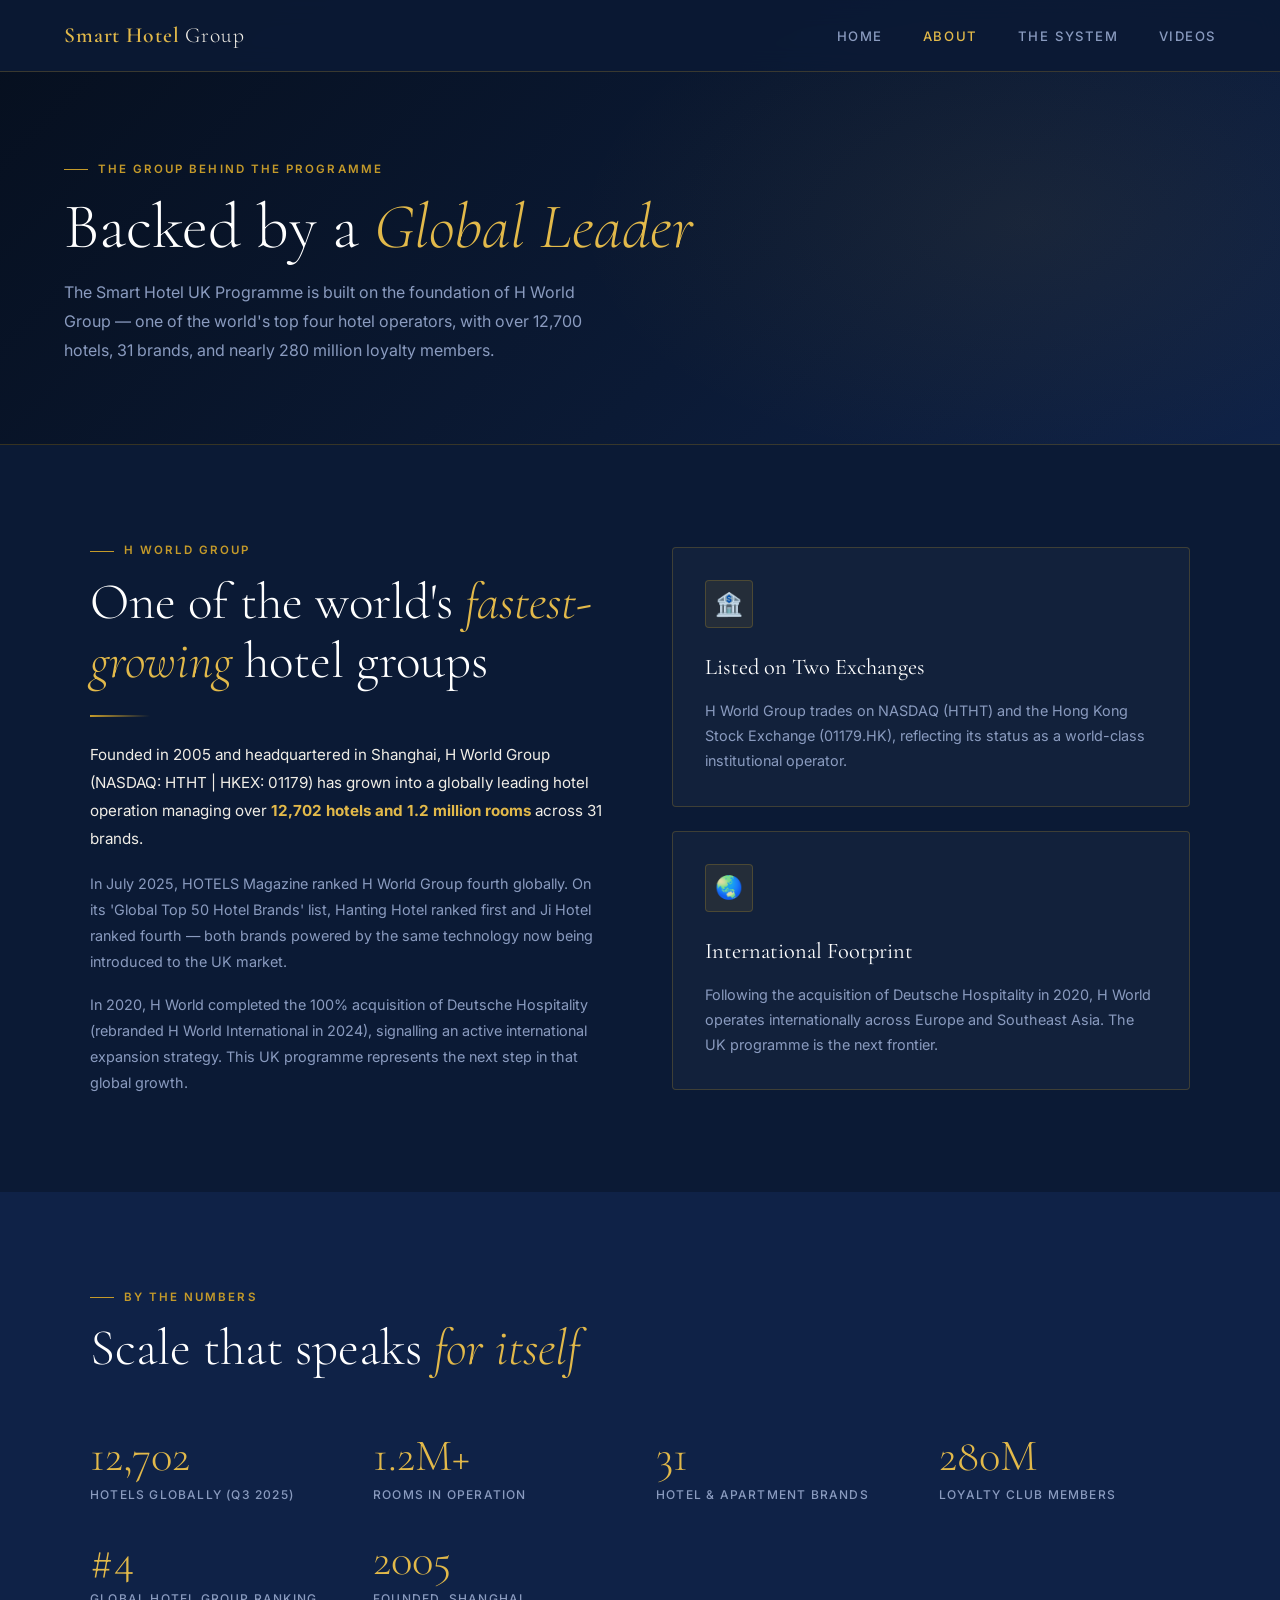
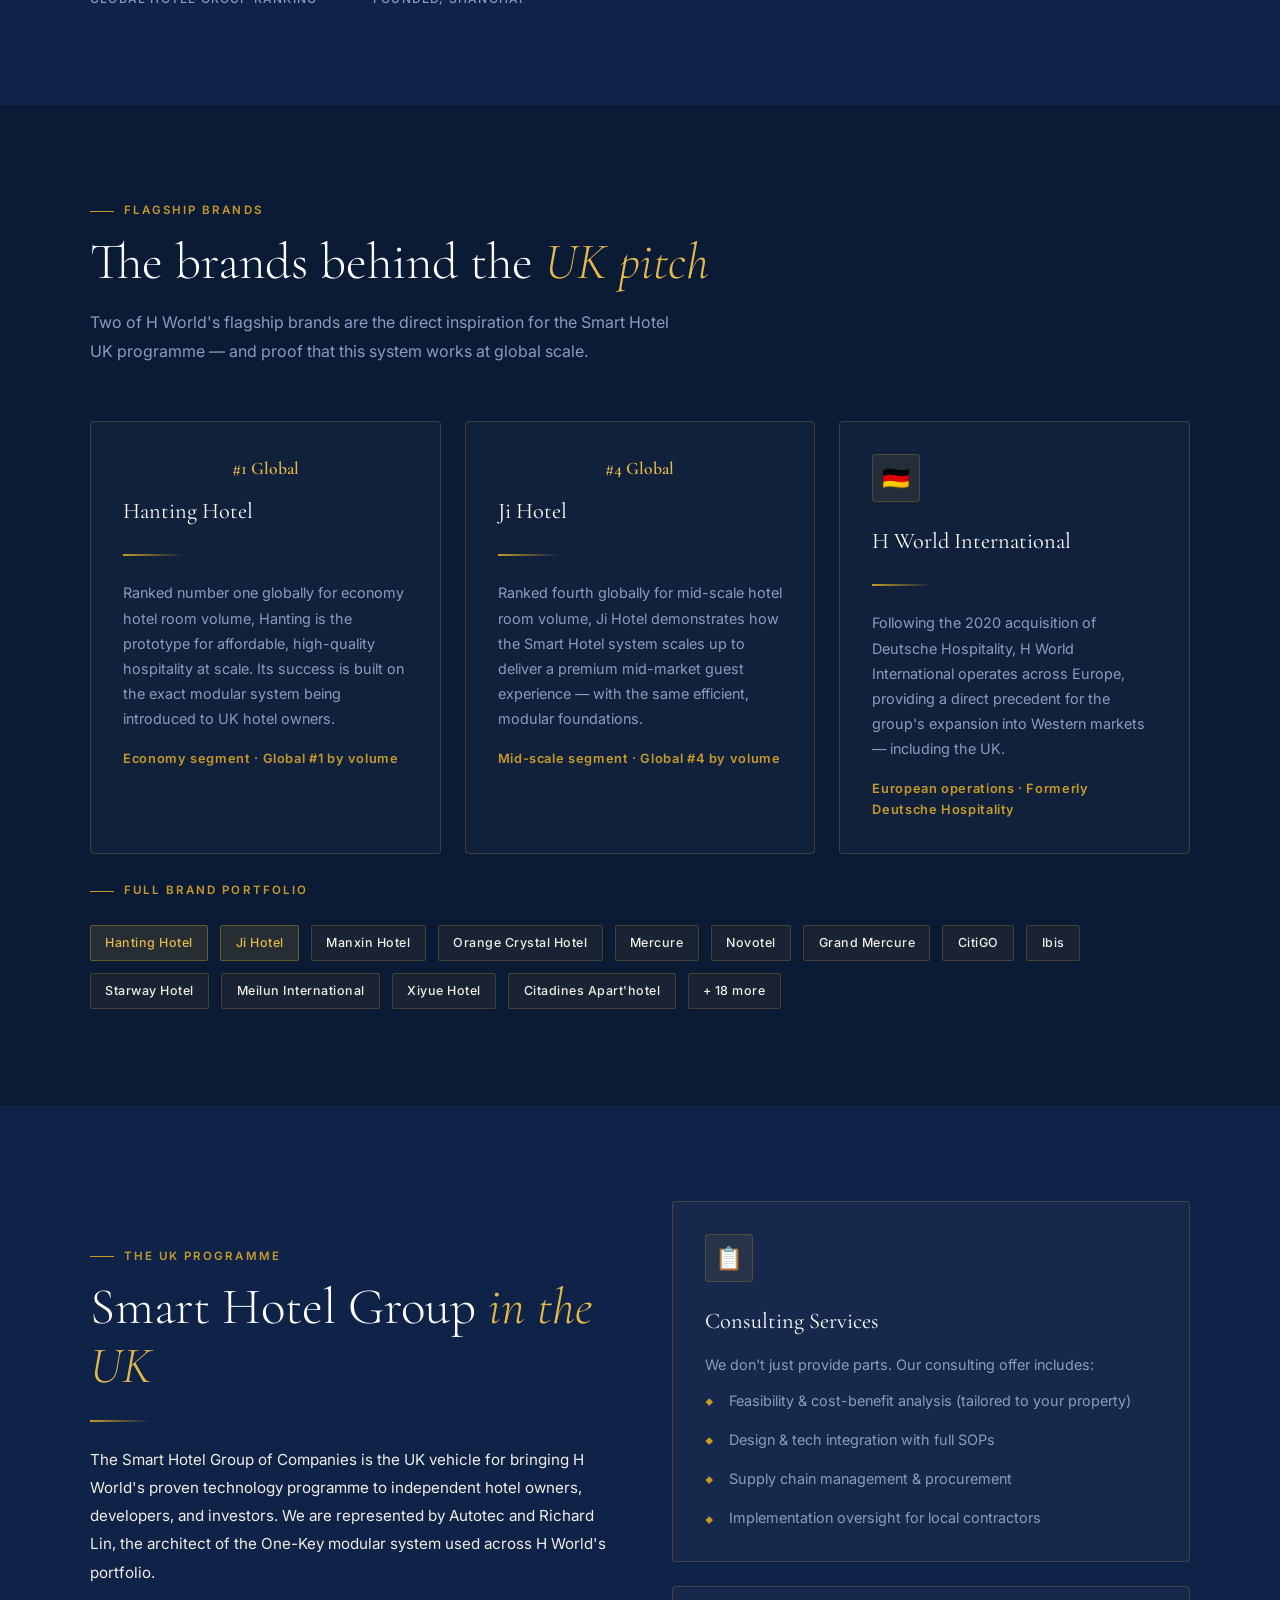
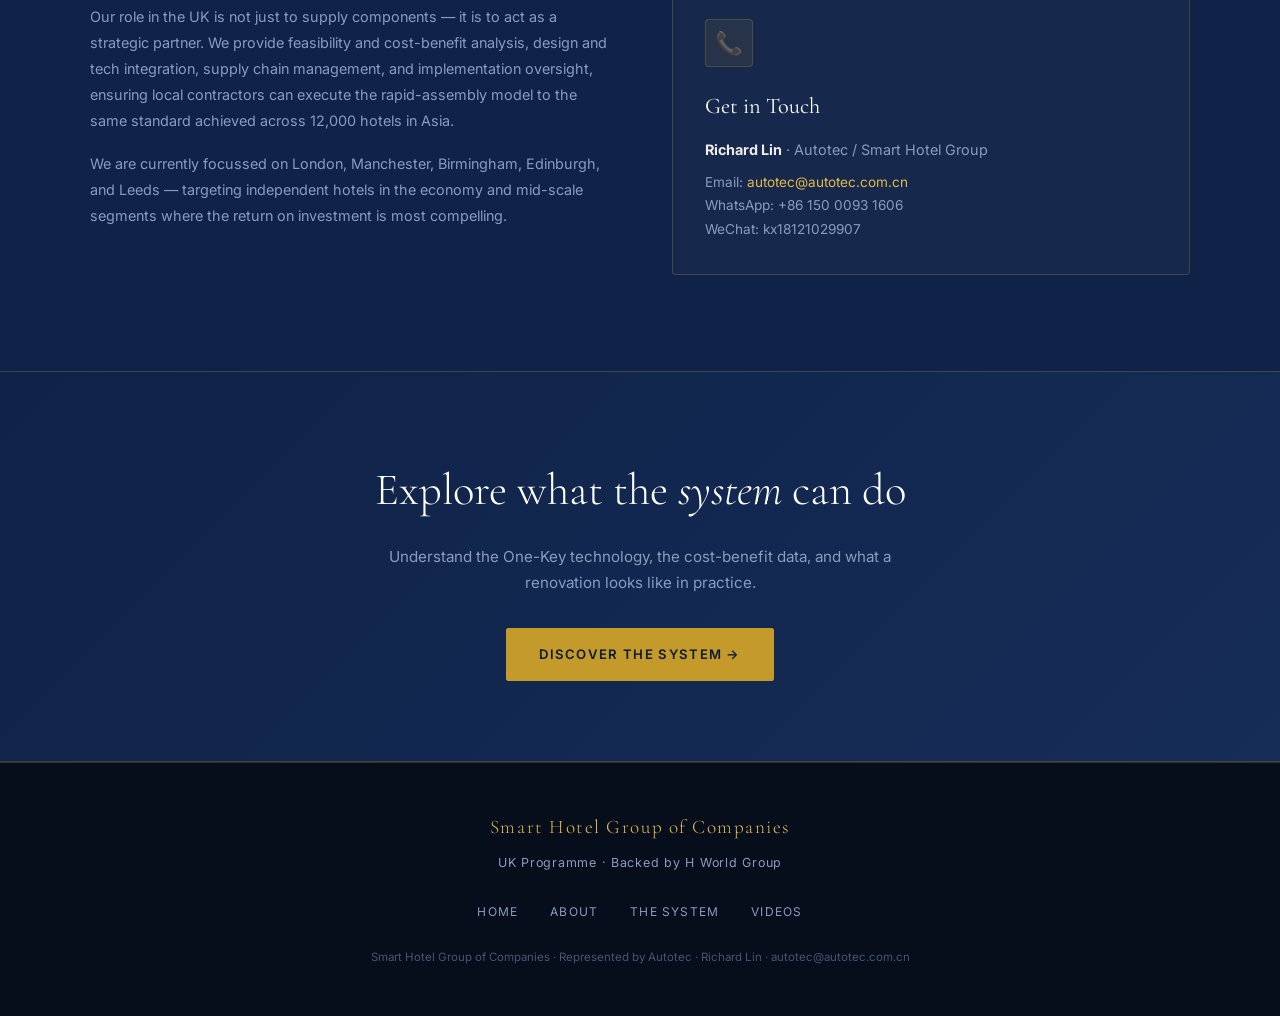
==== about.html @ 2ed1fb94 "Initial commit — Smart Hotel Group website (smarthotels.live)" ====
<!DOCTYPE html>
<html lang="en">
<head>
  <meta charset="UTF-8" />
  <meta name="viewport" content="width=device-width, initial-scale=1.0" />
  <title>About — Smart Hotel Group</title>
  <link rel="stylesheet" href="style.css" />
</head>
<body>

  <!-- NAVIGATION -->
  <nav>
    <a href="index.html" class="nav-logo">Smart Hotel <span>Group</span></a>
    <ul class="nav-links">
      <li><a href="index.html">Home</a></li>
      <li><a href="about.html" class="active">About</a></li>
      <li><a href="system.html">The System</a></li>
      <li><a href="videos.html">Videos</a></li>
    </ul>
  </nav>

  <!-- PAGE HEADER -->
  <header class="page-header">
    <div class="page-header-inner">
      <div class="section-eyebrow" style="margin-bottom:0.75rem">The Group Behind the Programme</div>
      <h1>Backed by a <em>Global Leader</em></h1>
      <p>
        The Smart Hotel UK Programme is built on the foundation of H World Group — one of the world's top four hotel operators, with over 12,700 hotels, 31 brands, and nearly 280 million loyalty members.
      </p>
    </div>
  </header>

  <!-- H WORLD OVERVIEW -->
  <section class="section">
    <div class="section-inner">
      <div class="two-col">
        <div>
          <div class="section-eyebrow">H World Group</div>
          <h2>One of the world's <em>fastest-growing</em> hotel groups</h2>
          <div class="gold-divider"></div>
          <p style="color:var(--off-white); font-size:0.95rem; line-height:1.85; margin-bottom:1.1rem;">
            Founded in 2005 and headquartered in Shanghai, H World Group (NASDAQ: HTHT | HKEX: 01179) has grown into a globally leading hotel operation managing over <strong style="color:var(--gold-light)">12,702 hotels and 1.2 million rooms</strong> across 31 brands.
          </p>
          <p style="color:var(--grey); font-size:0.9rem; line-height:1.8; margin-bottom:1.1rem;">
            In July 2025, HOTELS Magazine ranked H World Group fourth globally. On its 'Global Top 50 Hotel Brands' list, Hanting Hotel ranked first and Ji Hotel ranked fourth — both brands powered by the same technology now being introduced to the UK market.
          </p>
          <p style="color:var(--grey); font-size:0.9rem; line-height:1.8;">
            In 2020, H World completed the 100% acquisition of Deutsche Hospitality (rebranded H World International in 2024), signalling an active international expansion strategy. This UK programme represents the next step in that global growth.
          </p>
        </div>
        <div>
          <div class="card" style="margin-bottom:1.5rem">
            <div class="card-icon">🏦</div>
            <h3>Listed on Two Exchanges</h3>
            <p>H World Group trades on NASDAQ (HTHT) and the Hong Kong Stock Exchange (01179.HK), reflecting its status as a world-class institutional operator.</p>
          </div>
          <div class="card">
            <div class="card-icon">🌏</div>
            <h3>International Footprint</h3>
            <p>Following the acquisition of Deutsche Hospitality in 2020, H World operates internationally across Europe and Southeast Asia. The UK programme is the next frontier.</p>
          </div>
        </div>
      </div>
    </div>
  </section>

  <!-- KEY STATS -->
  <section class="section section-alt">
    <div class="section-inner">
      <div class="section-header">
        <div class="section-eyebrow">By the Numbers</div>
        <h2>Scale that speaks <em>for itself</em></h2>
      </div>
      <div class="stats-grid" style="max-width:100%; text-align:left; grid-template-columns: repeat(auto-fit, minmax(200px, 1fr))">
        <div class="stat-item">
          <div class="stat-number">12,702</div>
          <div class="stat-label">Hotels Globally (Q3 2025)</div>
        </div>
        <div class="stat-item">
          <div class="stat-number">1.2M+</div>
          <div class="stat-label">Rooms in Operation</div>
        </div>
        <div class="stat-item">
          <div class="stat-number">31</div>
          <div class="stat-label">Hotel &amp; Apartment Brands</div>
        </div>
        <div class="stat-item">
          <div class="stat-number">280M</div>
          <div class="stat-label">Loyalty Club Members</div>
        </div>
        <div class="stat-item">
          <div class="stat-number">#4</div>
          <div class="stat-label">Global Hotel Group Ranking</div>
        </div>
        <div class="stat-item">
          <div class="stat-number">2005</div>
          <div class="stat-label">Founded, Shanghai</div>
        </div>
      </div>
    </div>
  </section>

  <!-- FLAGSHIP BRANDS -->
  <section class="section">
    <div class="section-inner">
      <div class="section-header">
        <div class="section-eyebrow">Flagship Brands</div>
        <h2>The brands behind the <em>UK pitch</em></h2>
        <p class="section-desc">Two of H World's flagship brands are the direct inspiration for the Smart Hotel UK programme — and proof that this system works at global scale.</p>
      </div>
      <div class="cards-grid">
        <div class="card">
          <div class="card-icon" style="font-size:1.1rem; font-weight:600; font-family:var(--font-heading); color:var(--gold-light); background:transparent; border:none; padding:0; width:auto; height:auto; margin-bottom:0.5rem;">#1 Global</div>
          <h3>Hanting Hotel</h3>
          <div class="gold-divider"></div>
          <p>Ranked number one globally for economy hotel room volume, Hanting is the prototype for affordable, high-quality hospitality at scale. Its success is built on the exact modular system being introduced to UK hotel owners.</p>
          <div class="card-highlight">Economy segment · Global #1 by volume</div>
        </div>
        <div class="card">
          <div class="card-icon" style="font-size:1.1rem; font-weight:600; font-family:var(--font-heading); color:var(--gold-light); background:transparent; border:none; padding:0; width:auto; height:auto; margin-bottom:0.5rem;">#4 Global</div>
          <h3>Ji Hotel</h3>
          <div class="gold-divider"></div>
          <p>Ranked fourth globally for mid-scale hotel room volume, Ji Hotel demonstrates how the Smart Hotel system scales up to deliver a premium mid-market guest experience — with the same efficient, modular foundations.</p>
          <div class="card-highlight">Mid-scale segment · Global #4 by volume</div>
        </div>
        <div class="card">
          <div class="card-icon">🇩🇪</div>
          <h3>H World International</h3>
          <div class="gold-divider"></div>
          <p>Following the 2020 acquisition of Deutsche Hospitality, H World International operates across Europe, providing a direct precedent for the group's expansion into Western markets — including the UK.</p>
          <div class="card-highlight">European operations · Formerly Deutsche Hospitality</div>
        </div>
      </div>

      <br />
      <div class="section-eyebrow" style="margin-bottom:1rem">Full Brand Portfolio</div>
      <div class="brand-pills">
        <span class="brand-pill gold">Hanting Hotel</span>
        <span class="brand-pill gold">Ji Hotel</span>
        <span class="brand-pill">Manxin Hotel</span>
        <span class="brand-pill">Orange Crystal Hotel</span>
        <span class="brand-pill">Mercure</span>
        <span class="brand-pill">Novotel</span>
        <span class="brand-pill">Grand Mercure</span>
        <span class="brand-pill">CitiGO</span>
        <span class="brand-pill">Ibis</span>
        <span class="brand-pill">Starway Hotel</span>
        <span class="brand-pill">Meilun International</span>
        <span class="brand-pill">Xiyue Hotel</span>
        <span class="brand-pill">Citadines Apart'hotel</span>
        <span class="brand-pill">+ 18 more</span>
      </div>
    </div>
  </section>

  <!-- SMART HOTEL GROUP UK -->
  <section class="section section-alt">
    <div class="section-inner">
      <div class="two-col">
        <div>
          <div class="section-eyebrow">The UK Programme</div>
          <h2>Smart Hotel Group <em>in the UK</em></h2>
          <div class="gold-divider"></div>
          <p style="color:var(--off-white); font-size:0.95rem; line-height:1.85; margin-bottom:1.1rem;">
            The Smart Hotel Group of Companies is the UK vehicle for bringing H World's proven technology programme to independent hotel owners, developers, and investors. We are represented by Autotec and Richard Lin, the architect of the One-Key modular system used across H World's portfolio.
          </p>
          <p style="color:var(--grey); font-size:0.9rem; line-height:1.8; margin-bottom:1.1rem;">
            Our role in the UK is not just to supply components — it is to act as a strategic partner. We provide feasibility and cost-benefit analysis, design and tech integration, supply chain management, and implementation oversight, ensuring local contractors can execute the rapid-assembly model to the same standard achieved across 12,000 hotels in Asia.
          </p>
          <p style="color:var(--grey); font-size:0.9rem; line-height:1.8;">
            We are currently focussed on London, Manchester, Birmingham, Edinburgh, and Leeds — targeting independent hotels in the economy and mid-scale segments where the return on investment is most compelling.
          </p>
        </div>
        <div>
          <div class="card" style="margin-bottom:1.5rem">
            <div class="card-icon">📋</div>
            <h3>Consulting Services</h3>
            <p style="margin-bottom:0.75rem">We don't just provide parts. Our consulting offer includes:</p>
            <ul class="info-list">
              <li>Feasibility &amp; cost-benefit analysis (tailored to your property)</li>
              <li>Design &amp; tech integration with full SOPs</li>
              <li>Supply chain management &amp; procurement</li>
              <li>Implementation oversight for local contractors</li>
            </ul>
          </div>
          <div class="card">
            <div class="card-icon">📞</div>
            <h3>Get in Touch</h3>
            <p><strong style="color:var(--off-white)">Richard Lin</strong> · Autotec / Smart Hotel Group</p>
            <p style="margin-top:0.5rem; font-size:0.85rem; color:var(--grey)">
              Email: <a href="mailto:autotec@autotec.com.cn">autotec@autotec.com.cn</a><br />
              WhatsApp: +86 150 0093 1606<br />
              WeChat: kx18121029907
            </p>
          </div>
        </div>
      </div>
    </div>
  </section>

  <!-- CTA -->
  <div class="cta-band">
    <h2>Explore what the <em>system</em> can do</h2>
    <p>Understand the One-Key technology, the cost-benefit data, and what a renovation looks like in practice.</p>
    <a href="system.html" class="btn btn-gold">Discover the System →</a>
  </div>

  <!-- FOOTER -->
  <footer>
    <div class="footer-logo">Smart Hotel Group of Companies</div>
    <div class="footer-sub">UK Programme · Backed by H World Group</div>
    <ul class="footer-links">
      <li><a href="index.html">Home</a></li>
      <li><a href="about.html">About</a></li>
      <li><a href="system.html">The System</a></li>
      <li><a href="videos.html">Videos</a></li>
    </ul>
    <p class="footer-copy">Smart Hotel Group of Companies · Represented by Autotec · Richard Lin · autotec@autotec.com.cn</p>
  </footer>

</body>
</html>
---- style.css ----
/* ================================================
   SMART HOTEL GROUP — SHARED STYLESHEET
   Palette: Deep Navy + Gold
   ================================================ */

@import url('https://fonts.googleapis.com/css2?family=Cormorant+Garamond:ital,wght@0,300;0,400;0,600;1,300;1,400&family=Inter:wght@300;400;500;600&display=swap');

/* ── Reset & Base ── */
*, *::before, *::after { box-sizing: border-box; margin: 0; padding: 0; }

:root {
  --navy:        #0b1a35;
  --navy-mid:    #0f2247;
  --navy-light:  #162d58;
  --gold:        #c49a2a;
  --gold-light:  #e2b94a;
  --gold-pale:   #f5e199;
  --white:       #ffffff;
  --off-white:   #f0ede6;
  --grey:        #8a9bbf;
  --border:      rgba(196, 154, 42, 0.25);
  --font-heading: 'Cormorant Garamond', Georgia, serif;
  --font-body:    'Inter', system-ui, sans-serif;
}

html { scroll-behavior: smooth; }

body {
  background: var(--navy);
  color: var(--off-white);
  font-family: var(--font-body);
  font-size: 16px;
  line-height: 1.7;
  -webkit-font-smoothing: antialiased;
}

a { color: var(--gold-light); text-decoration: none; transition: color 0.2s; }
a:hover { color: var(--gold-pale); }

img { max-width: 100%; display: block; }

/* ── Navigation ── */
nav {
  position: fixed;
  top: 0; left: 0; right: 0;
  z-index: 100;
  display: flex;
  align-items: center;
  justify-content: space-between;
  padding: 0 5%;
  height: 72px;
  background: rgba(11, 26, 53, 0.92);
  backdrop-filter: blur(12px);
  border-bottom: 1px solid var(--border);
}

.nav-logo {
  font-family: var(--font-heading);
  font-size: 1.35rem;
  font-weight: 600;
  color: var(--gold-light);
  letter-spacing: 0.04em;
  white-space: nowrap;
}

.nav-logo span {
  color: var(--off-white);
  font-weight: 300;
}

.nav-links {
  display: flex;
  gap: 2.5rem;
  list-style: none;
}

.nav-links a {
  font-size: 0.82rem;
  font-weight: 500;
  letter-spacing: 0.12em;
  text-transform: uppercase;
  color: var(--grey);
  transition: color 0.2s;
}

.nav-links a:hover,
.nav-links a.active {
  color: var(--gold-light);
}

/* ── Hero ── */
.hero {
  position: relative;
  min-height: 100vh;
  display: flex;
  align-items: center;
  padding: 120px 5% 80px;
  overflow: hidden;
  background: linear-gradient(135deg, #060f1e 0%, #0b1a35 50%, #0f2247 100%);
}

.hero::before {
  content: '';
  position: absolute;
  inset: 0;
  background:
    radial-gradient(ellipse 60% 60% at 70% 40%, rgba(196,154,42,0.08) 0%, transparent 70%),
    radial-gradient(ellipse 40% 40% at 20% 80%, rgba(196,154,42,0.05) 0%, transparent 60%);
  pointer-events: none;
}

.hero-grid {
  position: absolute;
  inset: 0;
  background-image:
    linear-gradient(rgba(196,154,42,0.04) 1px, transparent 1px),
    linear-gradient(90deg, rgba(196,154,42,0.04) 1px, transparent 1px);
  background-size: 60px 60px;
  pointer-events: none;
}

.hero-content {
  position: relative;
  max-width: 800px;
}

.hero-eyebrow {
  display: inline-flex;
  align-items: center;
  gap: 0.75rem;
  font-size: 0.75rem;
  font-weight: 600;
  letter-spacing: 0.18em;
  text-transform: uppercase;
  color: var(--gold);
  margin-bottom: 1.5rem;
}

.hero-eyebrow::before {
  content: '';
  display: inline-block;
  width: 32px;
  height: 1px;
  background: var(--gold);
}

.hero h1 {
  font-family: var(--font-heading);
  font-size: clamp(2.8rem, 6vw, 5rem);
  font-weight: 300;
  line-height: 1.1;
  color: var(--white);
  margin-bottom: 1.5rem;
}

.hero h1 em {
  font-style: italic;
  color: var(--gold-light);
}

.hero-sub {
  font-size: 1.1rem;
  font-weight: 300;
  color: var(--grey);
  max-width: 560px;
  margin-bottom: 2.5rem;
  line-height: 1.8;
}

.btn {
  display: inline-flex;
  align-items: center;
  gap: 0.6rem;
  padding: 0.9rem 2rem;
  font-size: 0.82rem;
  font-weight: 600;
  letter-spacing: 0.1em;
  text-transform: uppercase;
  border-radius: 2px;
  transition: all 0.25s;
  cursor: pointer;
}

.btn-gold {
  background: var(--gold);
  color: var(--navy);
  border: 1px solid var(--gold);
}

.btn-gold:hover {
  background: var(--gold-light);
  border-color: var(--gold-light);
  color: var(--navy);
  transform: translateY(-1px);
  box-shadow: 0 8px 24px rgba(196,154,42,0.3);
}

.btn-outline {
  background: transparent;
  color: var(--gold-light);
  border: 1px solid var(--border);
}

.btn-outline:hover {
  border-color: var(--gold-light);
  color: var(--gold-pale);
}

.hero-actions {
  display: flex;
  gap: 1rem;
  flex-wrap: wrap;
}

/* ── Stats Bar ── */
.stats-bar {
  background: var(--navy-mid);
  border-top: 1px solid var(--border);
  border-bottom: 1px solid var(--border);
  padding: 3rem 5%;
}

.stats-grid {
  display: grid;
  grid-template-columns: repeat(auto-fit, minmax(180px, 1fr));
  gap: 2rem;
  max-width: 1100px;
  margin: 0 auto;
  text-align: center;
}

.stat-item {}

.stat-number {
  font-family: var(--font-heading);
  font-size: 2.8rem;
  font-weight: 300;
  color: var(--gold-light);
  line-height: 1;
  margin-bottom: 0.4rem;
}

.stat-label {
  font-size: 0.75rem;
  font-weight: 500;
  letter-spacing: 0.1em;
  text-transform: uppercase;
  color: var(--grey);
}

/* ── Section Base ── */
.section {
  padding: 6rem 5%;
}

.section-alt {
  background: var(--navy-mid);
}

.section-inner {
  max-width: 1100px;
  margin: 0 auto;
}

.section-header {
  margin-bottom: 3.5rem;
}

.section-eyebrow {
  font-size: 0.72rem;
  font-weight: 600;
  letter-spacing: 0.18em;
  text-transform: uppercase;
  color: var(--gold);
  margin-bottom: 0.75rem;
  display: flex;
  align-items: center;
  gap: 0.6rem;
}

.section-eyebrow::before {
  content: '';
  display: inline-block;
  width: 24px;
  height: 1px;
  background: var(--gold);
}

.section h2 {
  font-family: var(--font-heading);
  font-size: clamp(2rem, 4vw, 3.2rem);
  font-weight: 300;
  color: var(--white);
  line-height: 1.15;
  margin-bottom: 1rem;
}

.section h2 em {
  font-style: italic;
  color: var(--gold-light);
}

.section-desc {
  font-size: 1rem;
  color: var(--grey);
  max-width: 600px;
  line-height: 1.8;
}

/* ── Cards ── */
.cards-grid {
  display: grid;
  grid-template-columns: repeat(auto-fit, minmax(280px, 1fr));
  gap: 1.5rem;
}

.card {
  background: rgba(255,255,255,0.03);
  border: 1px solid var(--border);
  border-radius: 4px;
  padding: 2rem;
  transition: border-color 0.25s, transform 0.25s;
}

.card:hover {
  border-color: rgba(196,154,42,0.5);
  transform: translateY(-3px);
}

.card-icon {
  width: 48px;
  height: 48px;
  background: rgba(196,154,42,0.1);
  border: 1px solid var(--border);
  border-radius: 4px;
  display: flex;
  align-items: center;
  justify-content: center;
  font-size: 1.4rem;
  margin-bottom: 1.25rem;
}

.card h3 {
  font-family: var(--font-heading);
  font-size: 1.4rem;
  font-weight: 400;
  color: var(--white);
  margin-bottom: 0.75rem;
}

.card p {
  font-size: 0.9rem;
  color: var(--grey);
  line-height: 1.75;
}

.card-highlight {
  margin-top: 1rem;
  font-size: 0.8rem;
  font-weight: 600;
  color: var(--gold);
  letter-spacing: 0.05em;
}

/* ── Gold Divider ── */
.gold-divider {
  width: 60px;
  height: 2px;
  background: linear-gradient(90deg, var(--gold), transparent);
  margin: 1.5rem 0;
}

/* ── Two-col layout ── */
.two-col {
  display: grid;
  grid-template-columns: 1fr 1fr;
  gap: 4rem;
  align-items: center;
}

@media (max-width: 768px) {
  .two-col { grid-template-columns: 1fr; gap: 2.5rem; }
}

/* ── Info Block ── */
.info-list {
  list-style: none;
  display: flex;
  flex-direction: column;
  gap: 1rem;
}

.info-list li {
  display: flex;
  align-items: flex-start;
  gap: 1rem;
  font-size: 0.9rem;
  color: var(--grey);
  line-height: 1.6;
}

.info-list li::before {
  content: '◆';
  color: var(--gold);
  font-size: 0.5rem;
  margin-top: 0.45rem;
  flex-shrink: 0;
}

/* ── Feature Row ── */
.feature-rows {
  display: flex;
  flex-direction: column;
  gap: 0;
}

.feature-row {
  display: grid;
  grid-template-columns: 80px 1fr;
  gap: 2rem;
  padding: 2.5rem 0;
  border-bottom: 1px solid var(--border);
  align-items: start;
}

.feature-row:first-child { border-top: 1px solid var(--border); }

.feature-number {
  font-family: var(--font-heading);
  font-size: 3rem;
  font-weight: 300;
  color: rgba(196,154,42,0.2);
  line-height: 1;
}

.feature-row h3 {
  font-family: var(--font-heading);
  font-size: 1.5rem;
  font-weight: 400;
  color: var(--white);
  margin-bottom: 0.5rem;
}

.feature-row p {
  font-size: 0.9rem;
  color: var(--grey);
  line-height: 1.75;
}

/* ── Data Table ── */
.data-table-wrap {
  overflow-x: auto;
  border: 1px solid var(--border);
  border-radius: 4px;
}

.data-table {
  width: 100%;
  border-collapse: collapse;
  font-size: 0.88rem;
}

.data-table th {
  background: rgba(196,154,42,0.1);
  color: var(--gold-light);
  font-weight: 600;
  letter-spacing: 0.06em;
  text-transform: uppercase;
  font-size: 0.75rem;
  padding: 1rem 1.25rem;
  text-align: left;
  border-bottom: 1px solid var(--border);
}

.data-table td {
  padding: 0.9rem 1.25rem;
  color: var(--off-white);
  border-bottom: 1px solid rgba(196,154,42,0.08);
}

.data-table tr:last-child td { border-bottom: none; }

.data-table tr:hover td { background: rgba(196,154,42,0.03); }

.data-table .highlight-row td {
  color: var(--gold-light);
  font-weight: 600;
  background: rgba(196,154,42,0.07);
}

/* ── Video Cards ── */
.video-grid {
  display: grid;
  grid-template-columns: repeat(auto-fit, minmax(420px, 1fr));
  gap: 2.5rem;
}

@media (max-width: 900px) {
  .video-grid { grid-template-columns: 1fr; }
}

.video-card {
  border: 1px solid var(--border);
  border-radius: 4px;
  overflow: hidden;
  background: rgba(255,255,255,0.02);
}

.video-card video {
  width: 100%;
  display: block;
  background: #000;
  max-height: 320px;
  object-fit: contain;
}

.video-card-body {
  padding: 1.5rem;
}

.video-card-body h3 {
  font-family: var(--font-heading);
  font-size: 1.3rem;
  font-weight: 400;
  color: var(--white);
  margin-bottom: 0.5rem;
}

.video-card-body p {
  font-size: 0.88rem;
  color: var(--grey);
  line-height: 1.7;
}

.video-tag {
  display: inline-block;
  font-size: 0.68rem;
  font-weight: 600;
  letter-spacing: 0.12em;
  text-transform: uppercase;
  color: var(--gold);
  border: 1px solid var(--border);
  padding: 0.2rem 0.6rem;
  border-radius: 2px;
  margin-bottom: 0.75rem;
}

/* ── CTA Band ── */
.cta-band {
  background: linear-gradient(135deg, var(--navy-mid), var(--navy-light));
  border-top: 1px solid var(--border);
  border-bottom: 1px solid var(--border);
  padding: 5rem 5%;
  text-align: center;
}

.cta-band h2 {
  font-family: var(--font-heading);
  font-size: clamp(1.8rem, 3.5vw, 2.8rem);
  font-weight: 300;
  color: var(--white);
  margin-bottom: 1rem;
}

.cta-band p {
  color: var(--grey);
  max-width: 520px;
  margin: 0 auto 2rem;
  font-size: 0.95rem;
}

/* ── Page Header ── */
.page-header {
  padding: 160px 5% 80px;
  background: linear-gradient(135deg, #060f1e 0%, #0b1a35 60%, #0f2247 100%);
  border-bottom: 1px solid var(--border);
  position: relative;
  overflow: hidden;
}

.page-header::before {
  content: '';
  position: absolute;
  inset: 0;
  background: radial-gradient(ellipse 50% 80% at 80% 50%, rgba(196,154,42,0.07) 0%, transparent 70%);
  pointer-events: none;
}

.page-header-inner {
  max-width: 780px;
  position: relative;
}

.page-header h1 {
  font-family: var(--font-heading);
  font-size: clamp(2.4rem, 5vw, 4rem);
  font-weight: 300;
  color: var(--white);
  line-height: 1.1;
  margin-bottom: 1rem;
}

.page-header h1 em { font-style: italic; color: var(--gold-light); }

.page-header p {
  font-size: 1rem;
  color: var(--grey);
  line-height: 1.8;
  max-width: 560px;
}

/* ── Brand Pills ── */
.brand-pills {
  display: flex;
  flex-wrap: wrap;
  gap: 0.75rem;
  margin-top: 1.5rem;
}

.brand-pill {
  background: rgba(196,154,42,0.08);
  border: 1px solid var(--border);
  color: var(--off-white);
  font-size: 0.78rem;
  font-weight: 500;
  padding: 0.4rem 0.9rem;
  border-radius: 2px;
  letter-spacing: 0.04em;
}

.brand-pill.gold {
  background: rgba(196,154,42,0.15);
  border-color: rgba(196,154,42,0.4);
  color: var(--gold-light);
}

/* ── Pillar Cards ── */
.pillar-grid {
  display: grid;
  grid-template-columns: repeat(3, 1fr);
  gap: 1.5rem;
}

@media (max-width: 860px) {
  .pillar-grid { grid-template-columns: 1fr; }
}

.pillar-card {
  border: 1px solid var(--border);
  border-radius: 4px;
  padding: 2rem;
  background: rgba(255,255,255,0.02);
}

.pillar-card-num {
  font-family: var(--font-heading);
  font-size: 0.78rem;
  font-weight: 600;
  letter-spacing: 0.14em;
  text-transform: uppercase;
  color: var(--gold);
  margin-bottom: 1rem;
}

.pillar-card h3 {
  font-family: var(--font-heading);
  font-size: 1.6rem;
  font-weight: 400;
  color: var(--white);
  margin-bottom: 1rem;
}

.pillar-card ul {
  list-style: none;
  display: flex;
  flex-direction: column;
  gap: 0.6rem;
}

.pillar-card ul li {
  font-size: 0.85rem;
  color: var(--grey);
  padding-left: 1.2rem;
  position: relative;
  line-height: 1.5;
}

.pillar-card ul li::before {
  content: '—';
  position: absolute;
  left: 0;
  color: var(--gold);
  font-size: 0.7rem;
}

/* ── Footer ── */
footer {
  background: #060e1c;
  border-top: 1px solid var(--border);
  padding: 3rem 5%;
  text-align: center;
}

.footer-logo {
  font-family: var(--font-heading);
  font-size: 1.2rem;
  color: var(--gold-light);
  margin-bottom: 0.5rem;
  font-weight: 300;
  letter-spacing: 0.08em;
}

.footer-sub {
  font-size: 0.78rem;
  color: var(--grey);
  letter-spacing: 0.06em;
  margin-bottom: 1.5rem;
}

.footer-links {
  display: flex;
  justify-content: center;
  gap: 2rem;
  list-style: none;
  margin-bottom: 1.5rem;
}

.footer-links a {
  font-size: 0.75rem;
  letter-spacing: 0.1em;
  text-transform: uppercase;
  color: var(--grey);
}

.footer-links a:hover { color: var(--gold-light); }

.footer-copy {
  font-size: 0.72rem;
  color: rgba(138,155,191,0.5);
}

/* ── Responsive ── */
@media (max-width: 640px) {
  nav { padding: 0 4%; }
  .nav-links { gap: 1.25rem; }
  .nav-links a { font-size: 0.72rem; }
  .section { padding: 4rem 4%; }
  .hero { padding: 100px 4% 60px; }
  .page-header { padding: 120px 4% 60px; }
  .stats-bar { padding: 2.5rem 4%; }
}
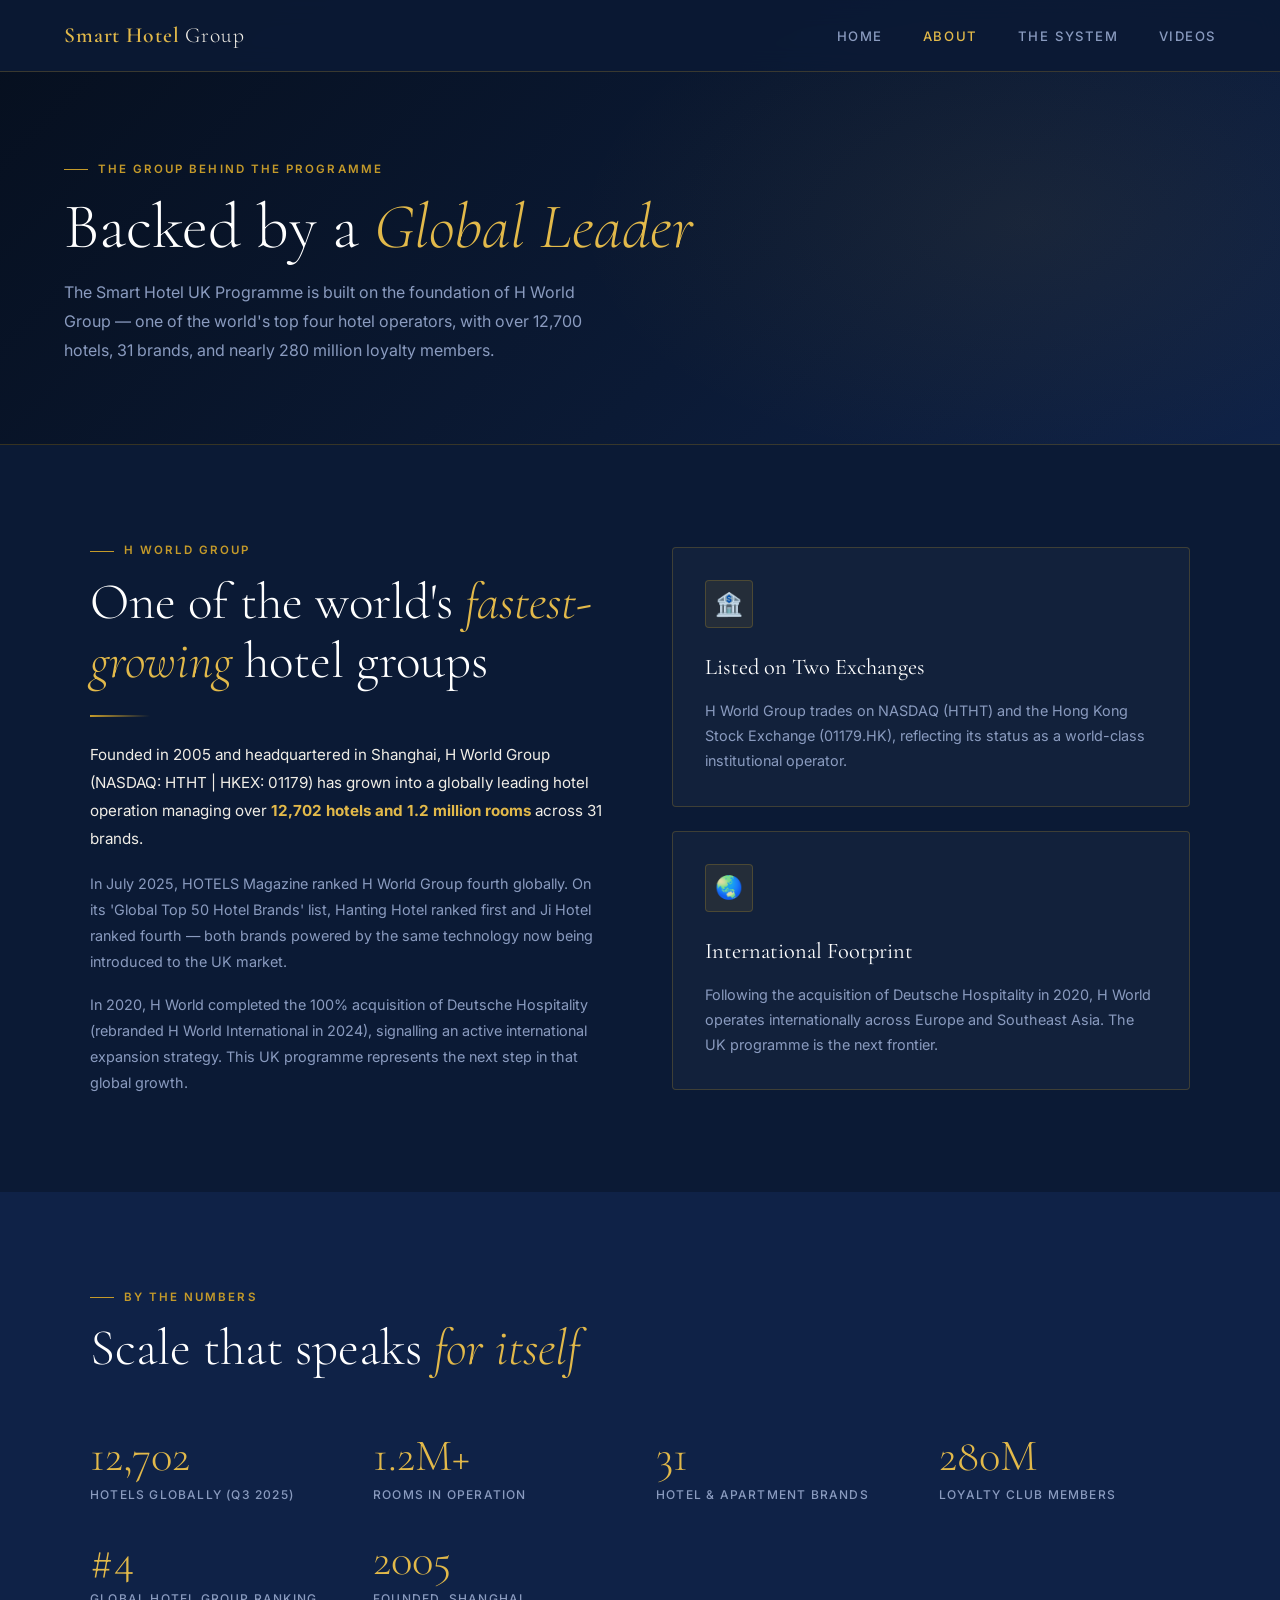
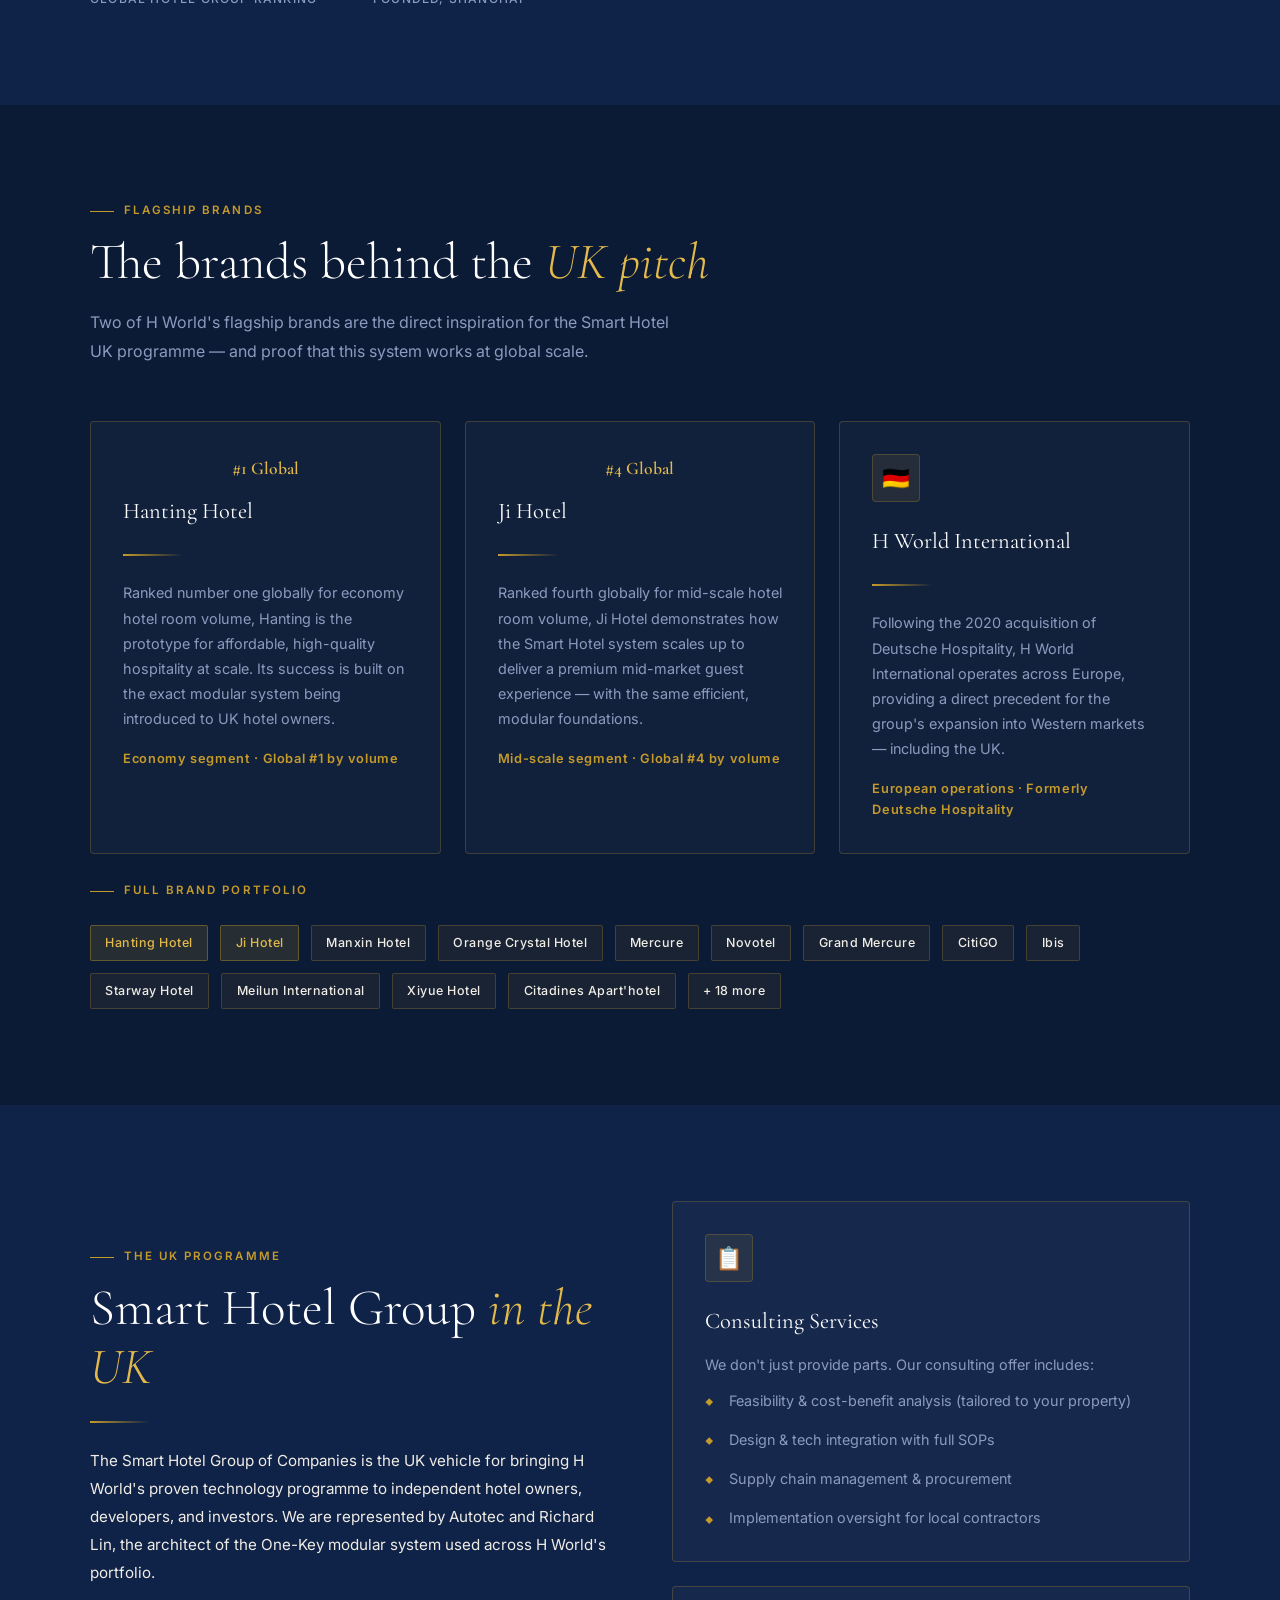
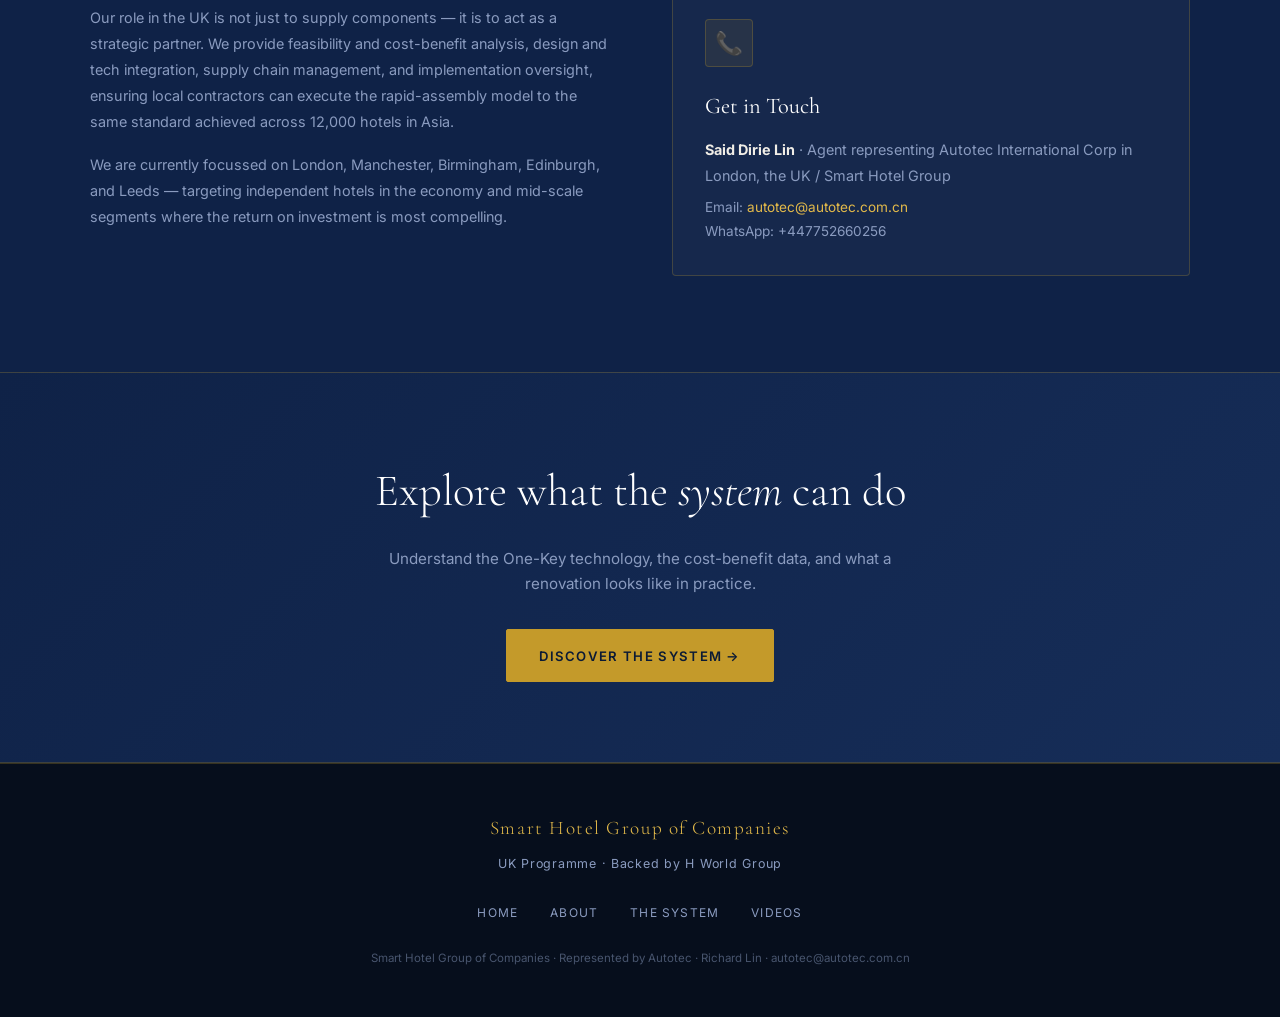
==== commit 289ab74f: "Update contact information in about.html" ====
--- a/about.html
+++ b/about.html
@@ -186,11 +186,11 @@
           <div class="card">
             <div class="card-icon">📞</div>
             <h3>Get in Touch</h3>
-            <p><strong style="color:var(--off-white)">Richard Lin</strong> · Autotec / Smart Hotel Group</p>
+            <p><strong style="color:var(--off-white)">Said Dirie Lin</strong> · Agent representing Autotec International Corp in London, the UK / Smart Hotel Group</p>
             <p style="margin-top:0.5rem; font-size:0.85rem; color:var(--grey)">
-              Email: <a href="mailto:autotec@autotec.com.cn">autotec@autotec.com.cn</a><br />
-              WhatsApp: +86 150 0093 1606<br />
-              WeChat: kx18121029907
+              Email: <a href="mailto:saiddirie@smarthotels.live">autotec@autotec.com.cn</a><br />
+              WhatsApp: +447752660256<br />
+            
             </p>
           </div>
         </div>
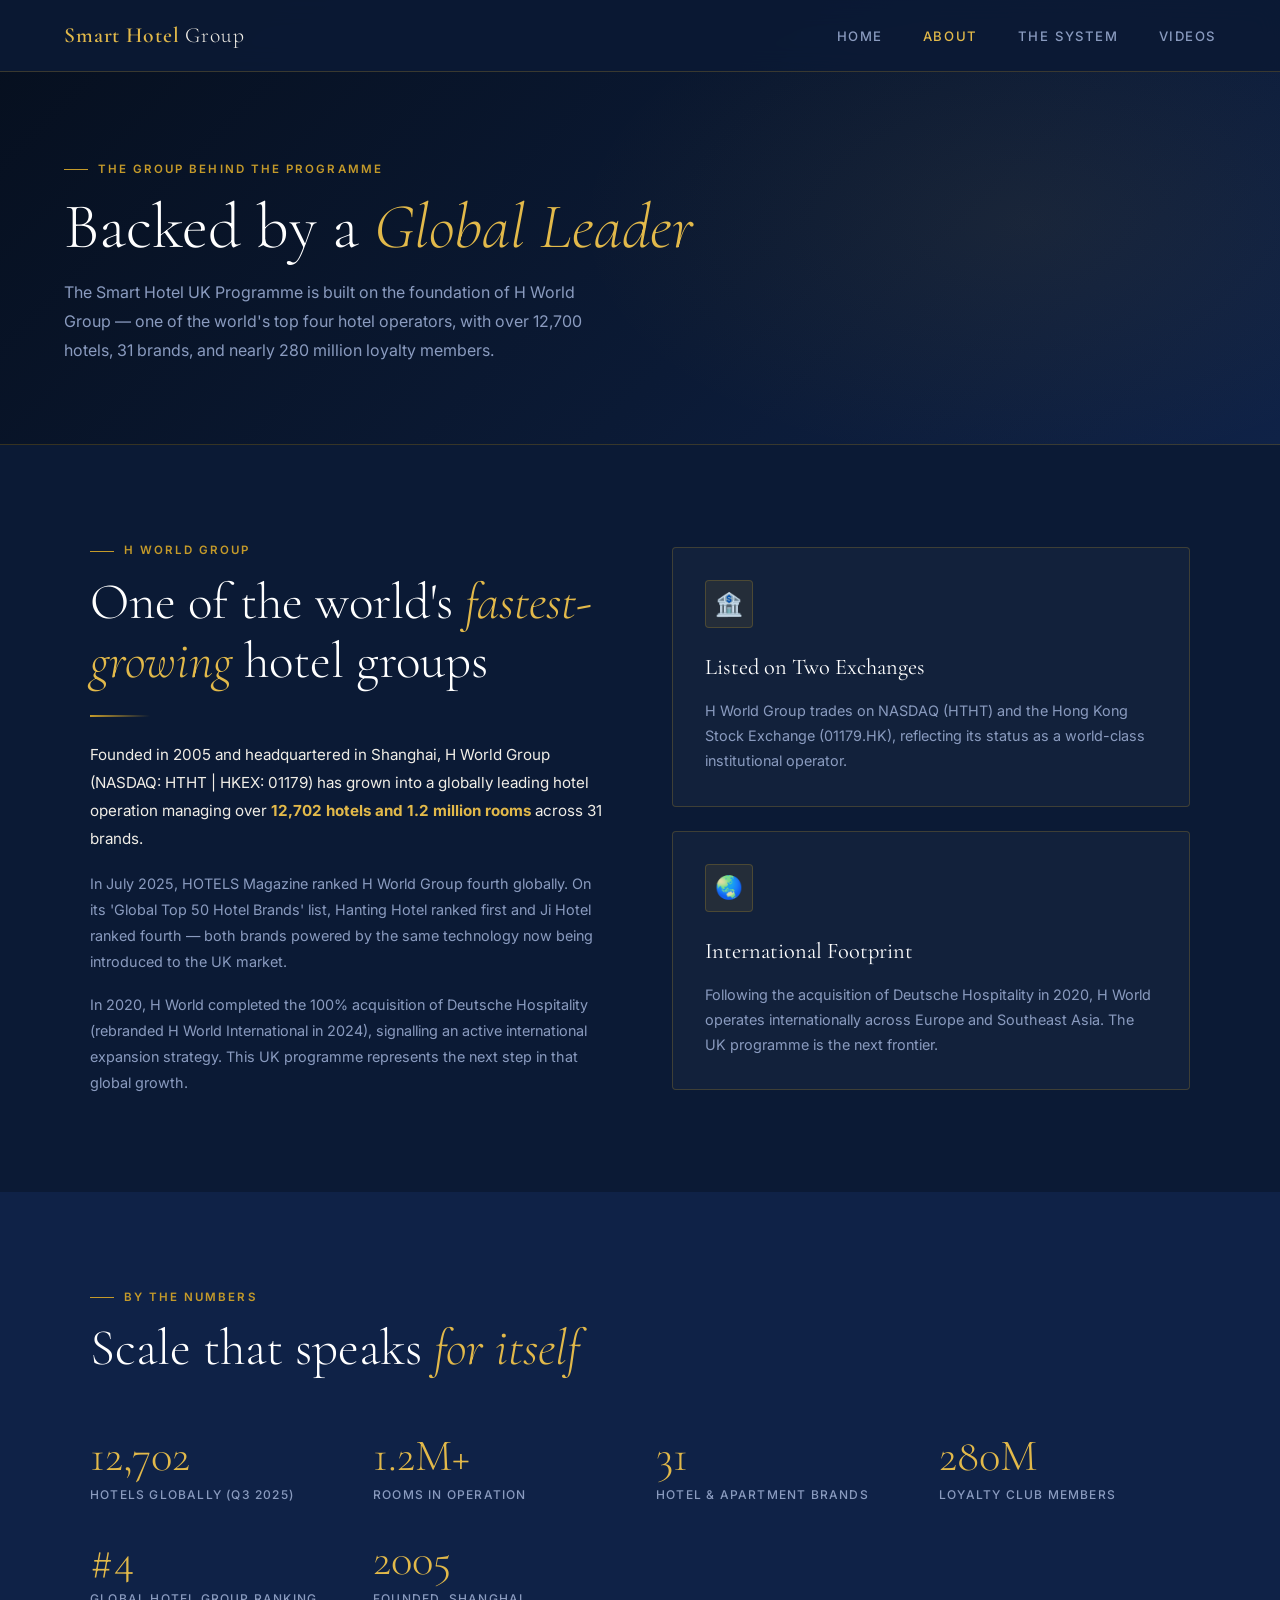
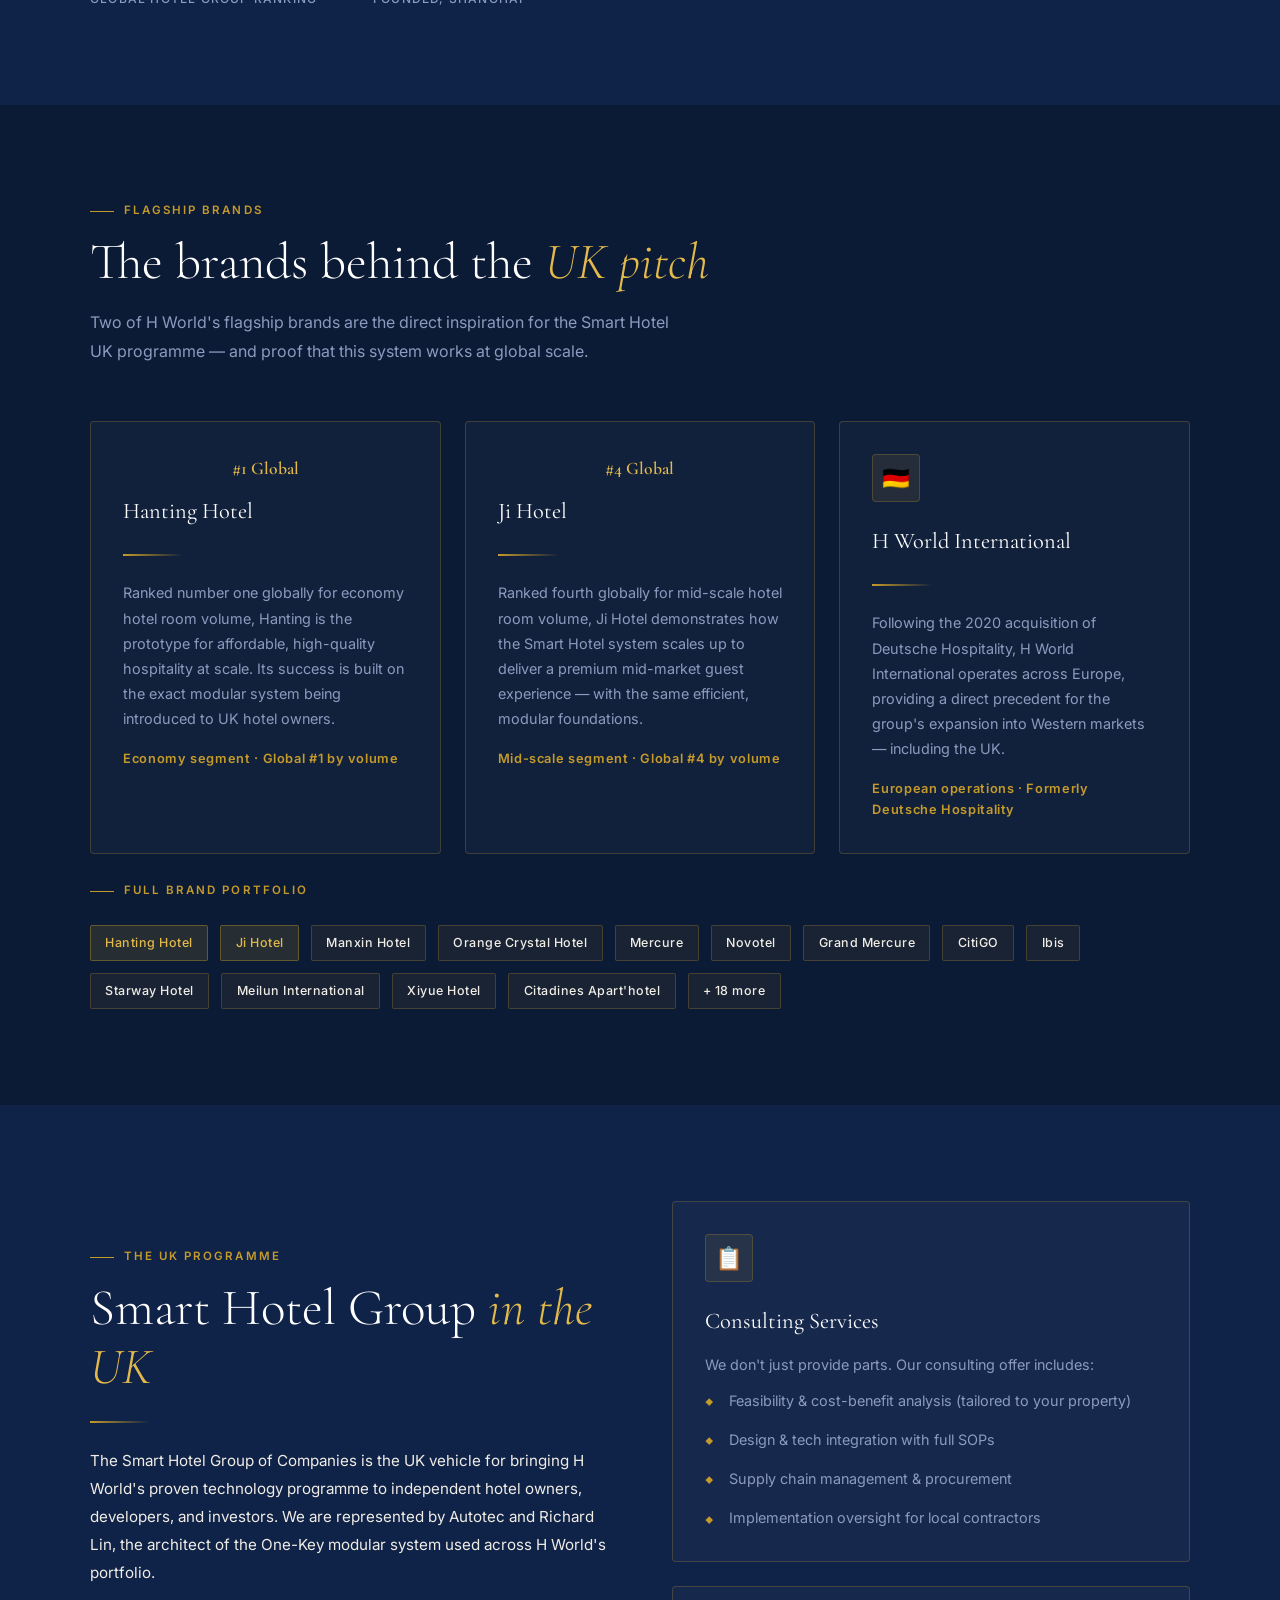
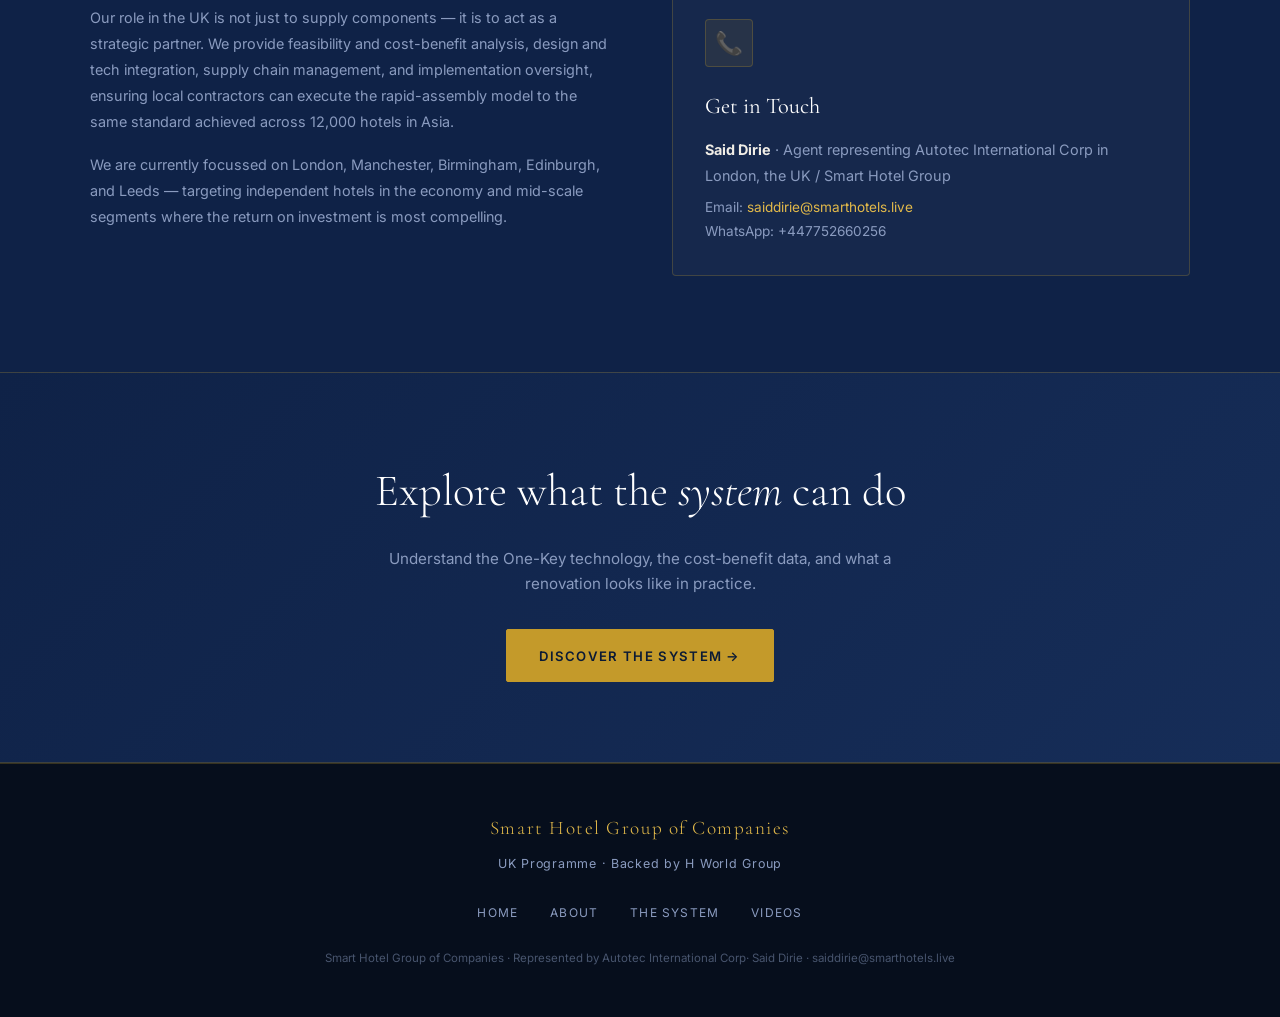
==== commit 4b45ef81: "Update contact information in about.html" ====
--- a/about.html
+++ b/about.html
@@ -186,9 +186,9 @@
           <div class="card">
             <div class="card-icon">📞</div>
             <h3>Get in Touch</h3>
-            <p><strong style="color:var(--off-white)">Said Dirie Lin</strong> · Agent representing Autotec International Corp in London, the UK / Smart Hotel Group</p>
+            <p><strong style="color:var(--off-white)">Said Dirie</strong> · Agent representing Autotec International Corp in London, the UK / Smart Hotel Group</p>
             <p style="margin-top:0.5rem; font-size:0.85rem; color:var(--grey)">
-              Email: <a href="mailto:saiddirie@smarthotels.live">autotec@autotec.com.cn</a><br />
+              Email: <a href="mailto:saiddirie@smarthotels.live">saiddirie@smarthotels.live</a><br />
               WhatsApp: +447752660256<br />
             
             </p>
@@ -215,7 +215,7 @@
       <li><a href="system.html">The System</a></li>
       <li><a href="videos.html">Videos</a></li>
     </ul>
-    <p class="footer-copy">Smart Hotel Group of Companies · Represented by Autotec · Richard Lin · autotec@autotec.com.cn</p>
+    <p class="footer-copy">Smart Hotel Group of Companies · Represented by Autotec International Corp· Said Dirie · saiddirie@smarthotels.live</p>
   </footer>
 
 </body>
